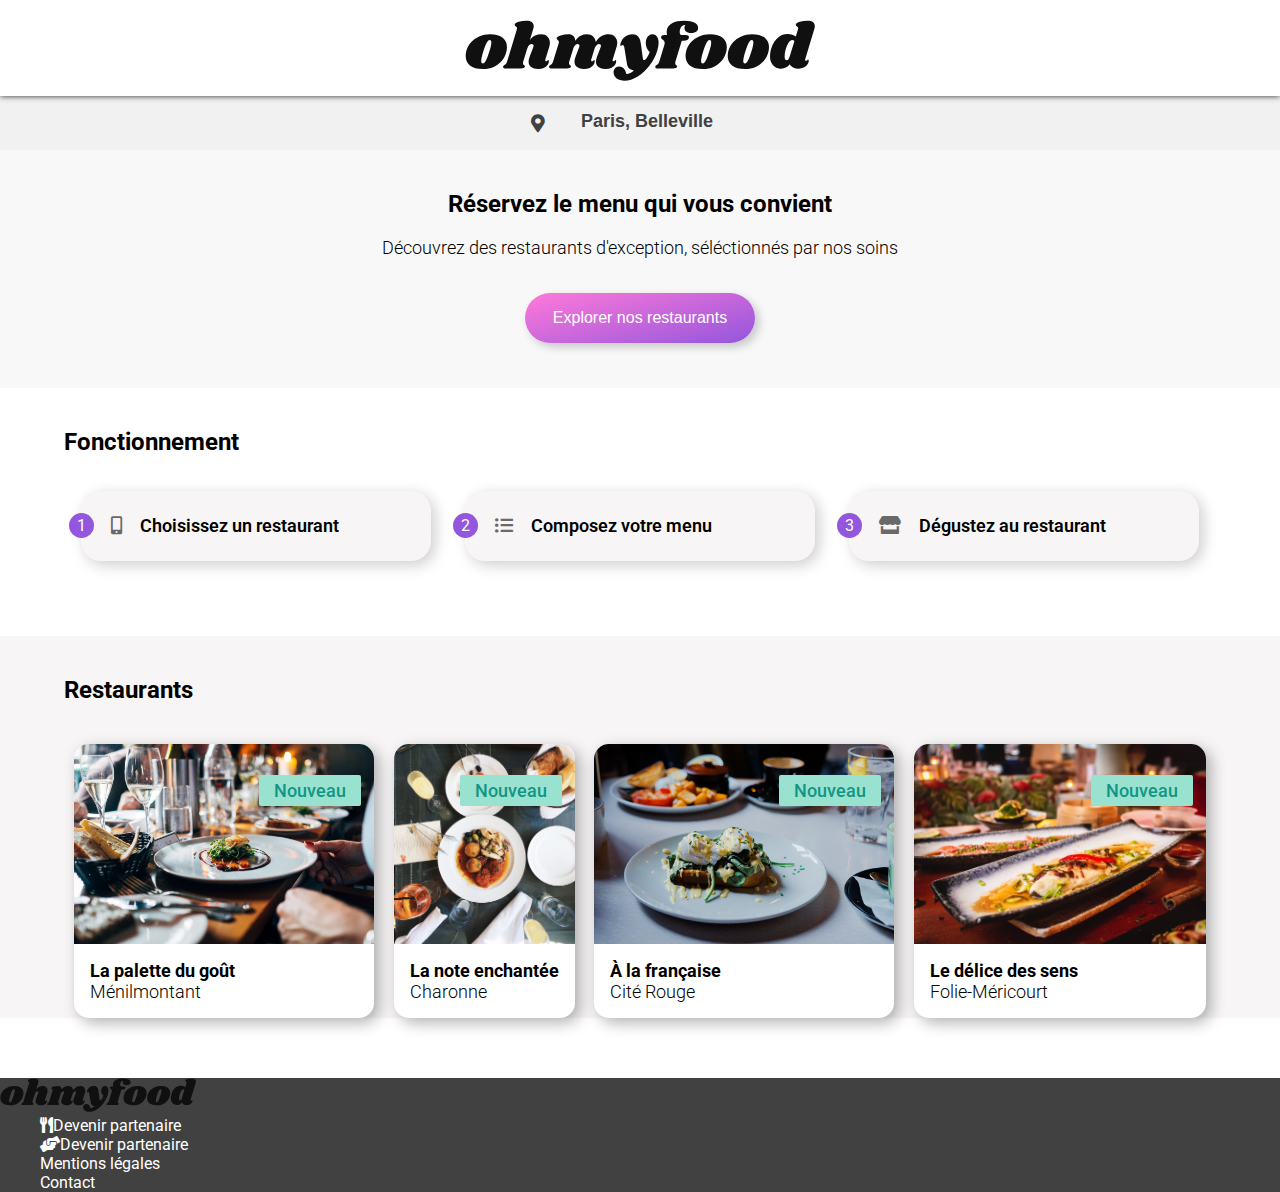
==== index.html @ 6297f1ca "Ajout du footer - à mettre ne page" ====
<!DOCTYPE html>
<html lang="fr">
<head>
      <meta charset="UTF-8">
      <meta name="viewport" content="width=device-width, initial-scale=1.0">
      <title>Ohmyfood</title>
      <link rel="stylesheet" href="./styles/style.css">
      <link rel="preconnect" href="https://fonts.googleapis.com">
      <link rel="preconnect" href="https://fonts.gstatic.com" crossorigin>
      <link href="https://fonts.googleapis.com/css2?family=Roboto:wght@100;300;400;500;600;700&display=swap" rel="stylesheet">
      <link rel="stylesheet" href="https://use.fontawesome.com/releases/v5.15.2/css/all.css">
</head>


<body>

      <header>
            <div class="header-title">
                  <img id="logo" src="./img/logo/ohmyfood@2x.svg" alt="Ohmyfood, application de réservation de restaurants" >
            </div>
      </header>


      <main>


            <form class="localisation">
                  <i class="fa fa-map-marker-alt"></i>
			<input type="text" placeholder="Paris, Belleville">
                  <button type="submit" id="login-button">Rechercher</button>
            </form>


            <div class="explore">

                  <h1>Réservez le menu qui vous convient</h1>
                  <h2>Découvrez des restaurants d'exception, séléctionnés par nos soins</h2>
                  <button class="explore__button">Explorer nos restaurants</button>

            </div>

            <section class="function">


                  <h2>Fonctionnement</h2>

                  <!-- Insérer les étapes de fonctionnement -->


                  <div class="container__step">

                        <div class="step">
                              <div class="number">
                                    <p>1</p>
                              </div>
                  
                              <div class="step-logo">
                                    <i class="fa fa-mobile-alt"></i>
                              </div>
                        
                              <div class="desc">
                                    <p>Choisissez un restaurant</p>
                              </div>
                        </div>
                        
                        <div class="step">
                              <div class="number">
                                    <p>2</p>
                              </div>
                        
                              <div class="step-logo">
                                    <i class="fa fa-list-ul"></i>
                              </div>
                        
                              <div class="desc">
                                    <p>Composez votre menu</p>
                              </div>
                        </div>
                        
                        <div class="step">
                              <div class="number">
                                    <p>3</p>
                              </div>
                        
                              <div class="step-logo">
                                    <i class="fa fa-store"></i>
                              </div>
                        
                              <div class="desc">
                                    <p>D&eacute;gustez au restaurant</p>
                              </div>
                        </div>

                  </div>
                        
            


            </section>

            <section class="restaurants">

                  <h2>Restaurants</h2>

                  <!-- Insérer les cartes des restaurants -->

                  <div class="container">

 
                  
                        <div class="card">
                
                              <div class="card__img-cover"><img src="./img/restaurants/jay-wennington-N_Y88TWmGwA-unsplash.jpg">
                                    <div class="icon">
                                          <p>Nouveau</p>
                                    </div>
                              </div>
                          
                              <div class="card__description">
                
                                    <div>
                                          <h3>La palette du goût</h3>
                                          <p>Ménilmontant</p>
                                    </div>
                
                              </div>
                
                        </div>

                        <div class="card">
                
                              <div class="card__img-cover"><img src="./img/restaurants/stil-u2Lp8tXIcjw-unsplash.jpg">
                                    <div class="icon">
                                          <p>Nouveau</p>
                                    </div>
                              </div>
                          
                              <div class="card__description">
                
                                    <div>
                                          <h3>La note enchantée</h3>
                                          <p>Charonne</p>
                                    </div>
                
                              </div>
                
                        </div>

                        <div class="card">
                
                              <div class="card__img-cover"><img src="./img/restaurants/toa-heftiba-DQKerTsQwi0-unsplash.jpg">
                                    <div class="icon">
                                          <p>Nouveau</p>
                                    </div>
                              </div>
                          
                              <div class="card__description">
                
                                    <div>
                                          <h3>&Agrave; la française</h3>
                                          <p>Cité Rouge</p>
                                    </div>
                
                              </div>
                
                        </div>

                        <div class="card">
                
                              <div class="card__img-cover"><img src="./img/restaurants/louis-hansel-shotsoflouis-qNBGVyOCY8Q-unsplash.jpg">
                                    <div class="icon">
                                          <p>Nouveau</p>
                                    </div>
                              </div>
                          
                              <div class="card__description">
                
                                    <div>
                                          <h3>Le délice des sens</h3>
                                          <p>Folie-Méricourt</p>
                                    </div>
                
                              </div>
                
                        </div> 
                        
                  </dix>


            </section>



      </main>



      <footer>

            <img id="logo_footer" src="./img/logo/ohmyfood@2x.svg" alt="Ohmyfood">
            <ul>
                  <li>
                        <a href="#"><i class="fa fa-utensils"></i>Devenir partenaire</a>
                  <li>
                        <a href="#"><i class="fa fa-hands-helping"></i>Devenir partenaire</a>
                  </li>
                  <li>
                        <a href="#">Mentions légales</a>
                  </li>
                  <li>
                        <a href="#">Contact</a>
                  </li>
            </ul>  
            
      </footer>
      
</body>

      

</html>
---- styles/style.css ----
/*   
      PALETTES DE COULEURS UTILISEES

      COULEUR PRIMAIRE: Violet #9356DC
      COULEUR SECONDAIRE: Rose #FF79DA
      COULEUR TERTIAIRE: Vert  #99E2D0

*/



body {
      margin: 0;
      font-family: 'roboto', sans-serif;
      
      
}

 body h1, body h2{
      font-size: 1.5em;
      font-weight: 700;
      margin-top: 0;
 }





/* Mise en page du TITRE */

.header-title  {
      box-shadow:0 0 6px rgba(0,0,0, 1);
}

#logo {
      width: 55%;
      max-width: 350px;
      display: block;
      margin: auto;
      padding: 20px 0 15px 0;    
}


/* Fin de mise en page du TITRE */

/* Début de mise en page de LOCALISATION */

.localisation {
      height: 3em;
      display: flex;
      justify-content: center;
      align-items: center;
      font-size: 18px;
      color: rgb(65, 65, 65);
      background-color: rgba(189, 189, 189, 0.212);
      
}

.localisation input{
      width: 50%;
      max-width: 200px;
      height: 100%;
      border-style: none;
      background-color: transparent;
      text-align: center;
}

.localisation input::placeholder {
      font-size: 18px;
      font-weight: 600;
      color: rgb(65, 65, 65);
}


.localisation button {
      display: none;
}



/* Fin de mise en page de LOCALISATION */

/* Début de la mise en page de EXPLORE */


.explore {
      padding: 30px 0;
      text-align: center;
      background-color: rgb(248, 248, 248);
}


.explore h1 {
      max-width: 70%;
      margin: 10px auto;
}

.explore h2 {
      max-width: 90%;
      margin: 20px auto;
      font-size: 1.1em;
      font-weight: 300;
}

.explore button {
      width: 230px;
      height: 50px;
      margin: 15px auto;
      border-radius: 100px;
      border-style: none;
      background: linear-gradient(165deg, rgba(255,121,218,1) 0%, rgba(147,86,220,1) 100%);
      color: white;
      font-size: 16px;
      font-weight: 500;
      cursor: pointer;
      box-shadow:4px 4px 10px rgba(0,0,0, .2);
}


/* Fin de la mise en page de EXPLORE */

/* Mise en page de la section FUNCTION */

.function {
      margin-bottom: 60px;
}

.function h2 {
      padding:40px 0 0 5%;
}

.container__step {
      display: flex;
      flex-wrap: wrap;
      max-width: 90%;
      margin: auto;
}

.step {
      width: 85%;
      max-width: 350px;
      height: 70px;
      margin: 15px auto;
      display: flex;
      align-items: center;
      background: rgb(247, 245, 245); ;
      border-radius: 20px;
      font-size: 18px;
      font-weight: 600;
      box-shadow: 4px 4px 15px rgba(0, 0, 0, 0.2);
}

.number {
      width: 25px;
      height: 25px;
      position: absolute;
      margin: -12px;
      
}

.number p {
      display: flex;
      justify-content: center;
      align-items: center;
      background: rgba(147,86,220,1);
      margin: 0;
      height: 100%;
      width: 100%;
      border-radius: 100%;
      color: white;
      font-size: 16px;
      font-weight: 400;
}

.step-logo {
      padding-left: 30px;
}

.step-logo i {
      font-size: 18px;
      color: rgb(105, 105, 105);
}

.desc {
      padding-left: 18px;
      
}

.desc p {
      margin: 0;
}

/* Fin de la mise en page de FUNCTION */

/* Mise en page de la section RESTAURANTS */

.restaurants {
      background-color: rgb(247, 245, 245);
      margin-bottom: 60px;
}

.restaurants h2 {
      padding:40px 0 0 5%;
}


/* Mise en page des cartes de restaurant */

.container {
      width: 90%;
      margin: auto;
      display :flex;
      justify-content:space-between;
      flex-wrap:wrap;
    }


.card {
      margin : auto;
      width: auto;
      max-width: 400px;
      overflow : hidden;
      border-radius : 15px;
      background : white;
      margin-top:20px;
      transition: all .2s;
      box-shadow:5px 5px 15px rgba(0,0,0, .3);
    }
    
.card:hover {
      box-shadow:5px 5px 25px rgba(0,0,0, .5);
      transform: translate(-5px, -5px);
    }

.card__img-cover{
      position: relative;
      height: 200px;
    }
    
.card img {
      width: 100%;
      height: 200px;
      object-fit:cover;
    }
    

.card__description {
      padding: 1em;
    }
    
.card__description h3 , .card__description p {
      margin: 0;
      font-size: 18px;
    }

.card__description p {
      font-weight: 300;
}

.card__description a:hover {
      background-color: SteelBlue;
    }
    .icon {
      position:absolute;
      top: 13px;
      right: 13px;
} 

.icon p {
      color: rgb(17, 150, 132);
      background-color: rgb(153, 226, 208);
      padding:5px 15px;
      border-radius: 2px;
      font-size: 18px;
      font-weight: 500;
    }


/* Fin de mis en page des cartes de restaurants */

/* Début de mise en page du FOOTER*/


footer {
      background: rgb(65, 65, 65);
      color: white;
}

#logo_footer {
      
}

footer ul {
      margin: 0;
      list-style-type: none;
}

footer ul a {
      text-decoration: none;
      color: white;
}
footer ul a:hover {
      color: #FF79DA;
}




/* Fin de mise en page du FOOTER*/
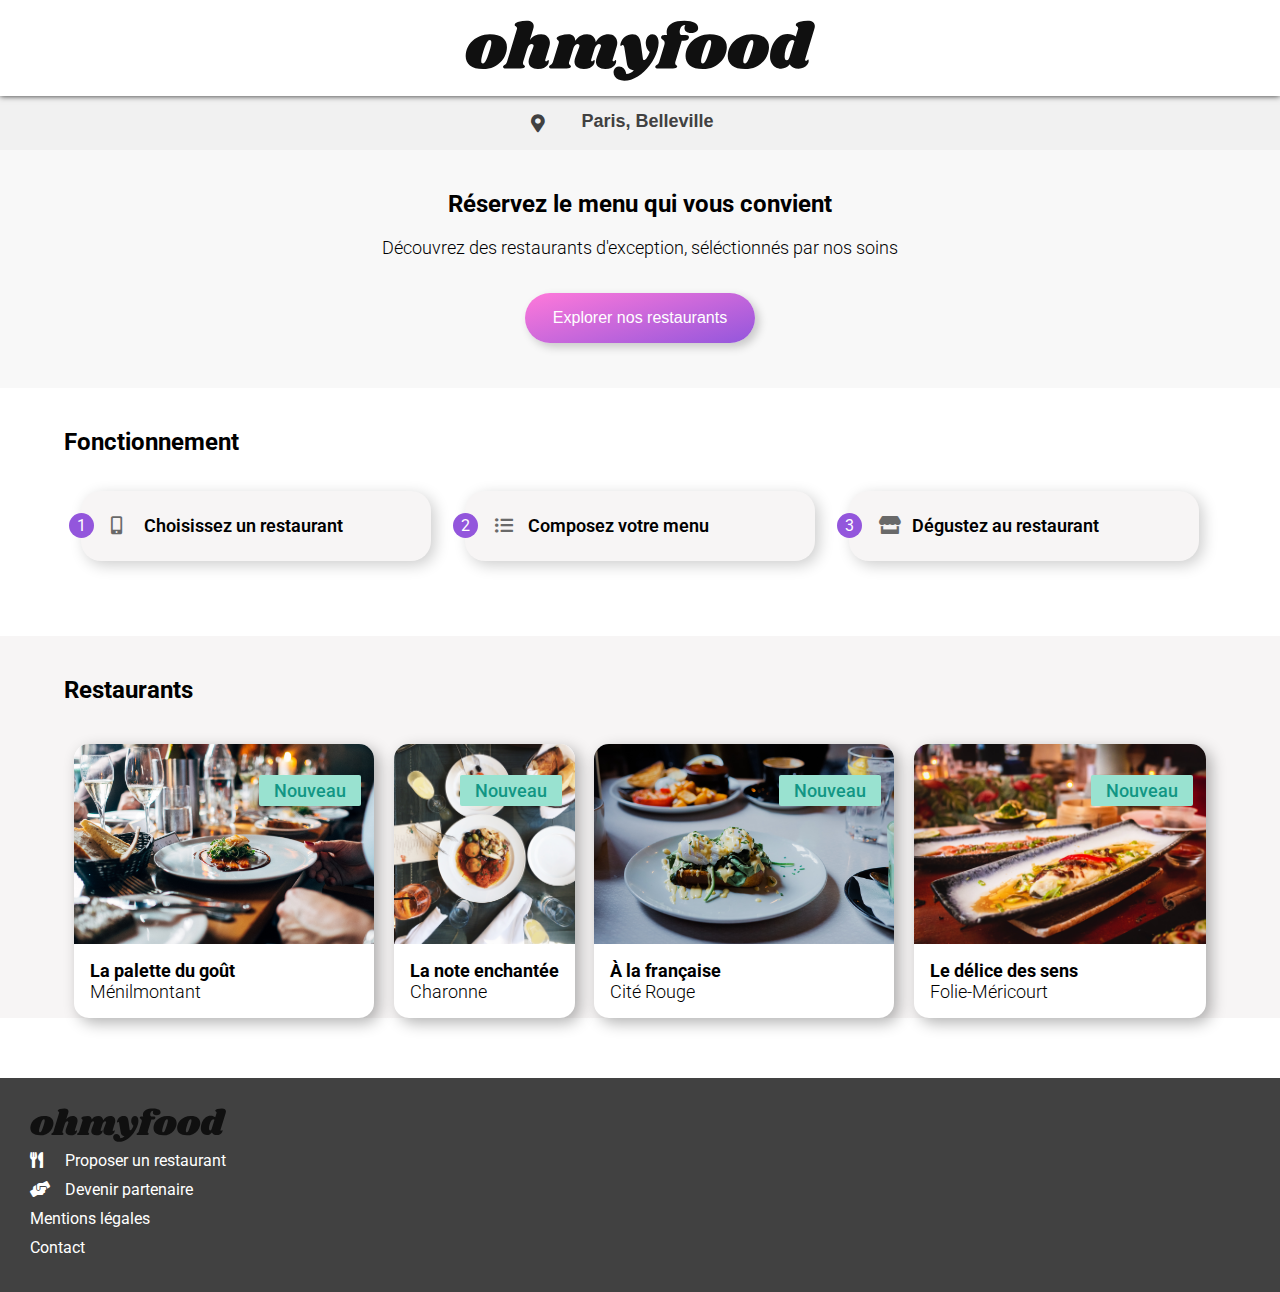
==== commit b4e8173b: "Modification FOOTER" ====
--- a/index.html
+++ b/index.html
@@ -27,7 +27,7 @@
             <form class="localisation">
                   <i class="fa fa-map-marker-alt"></i>
 			<input type="text" placeholder="Paris, Belleville">
-                  <button type="submit" id="login-button">Rechercher</button>
+                  <a href="#"><button type="submit" id="login-button">Rechercher</button></a>
             </form>
 
 
@@ -200,7 +200,7 @@
             <img id="logo_footer" src="./img/logo/ohmyfood@2x.svg" alt="Ohmyfood">
             <ul>
                   <li>
-                        <a href="#"><i class="fa fa-utensils"></i>Devenir partenaire</a>
+                        <a href="#"><i class="fa fa-utensils"></i>Proposer un restaurant</a>
                   <li>
                         <a href="#"><i class="fa fa-hands-helping"></i>Devenir partenaire</a>
                   </li>
--- a/styles/style.css
+++ b/styles/style.css
@@ -23,7 +23,9 @@
  }
 
 
-
+body a {
+      text-decoration: none;
+}
 
 
 /* Mise en page du TITRE */
@@ -121,6 +123,11 @@
 
 /* Mise en page de la section FUNCTION */
 
+.fa {
+      height: auto;
+      width: 15px;
+}
+
 .function {
       margin-bottom: 60px;
 }
@@ -284,6 +291,7 @@
 footer {
       background: rgb(65, 65, 65);
       color: white;
+      padding: 30px 0 30px 30px;
 }
 
 #logo_footer {
@@ -292,9 +300,13 @@
 
 footer ul {
       margin: 0;
+      padding: 0;
       list-style-type: none;
 }
 
+footer ul li {
+      padding: 5px 0;
+}
 footer ul a {
       text-decoration: none;
       color: white;
@@ -303,6 +315,10 @@
       color: #FF79DA;
 }
 
+.fa-utensils, .fa-hands-helping {
+      padding-right: 20px;
+}
+
 
 
 
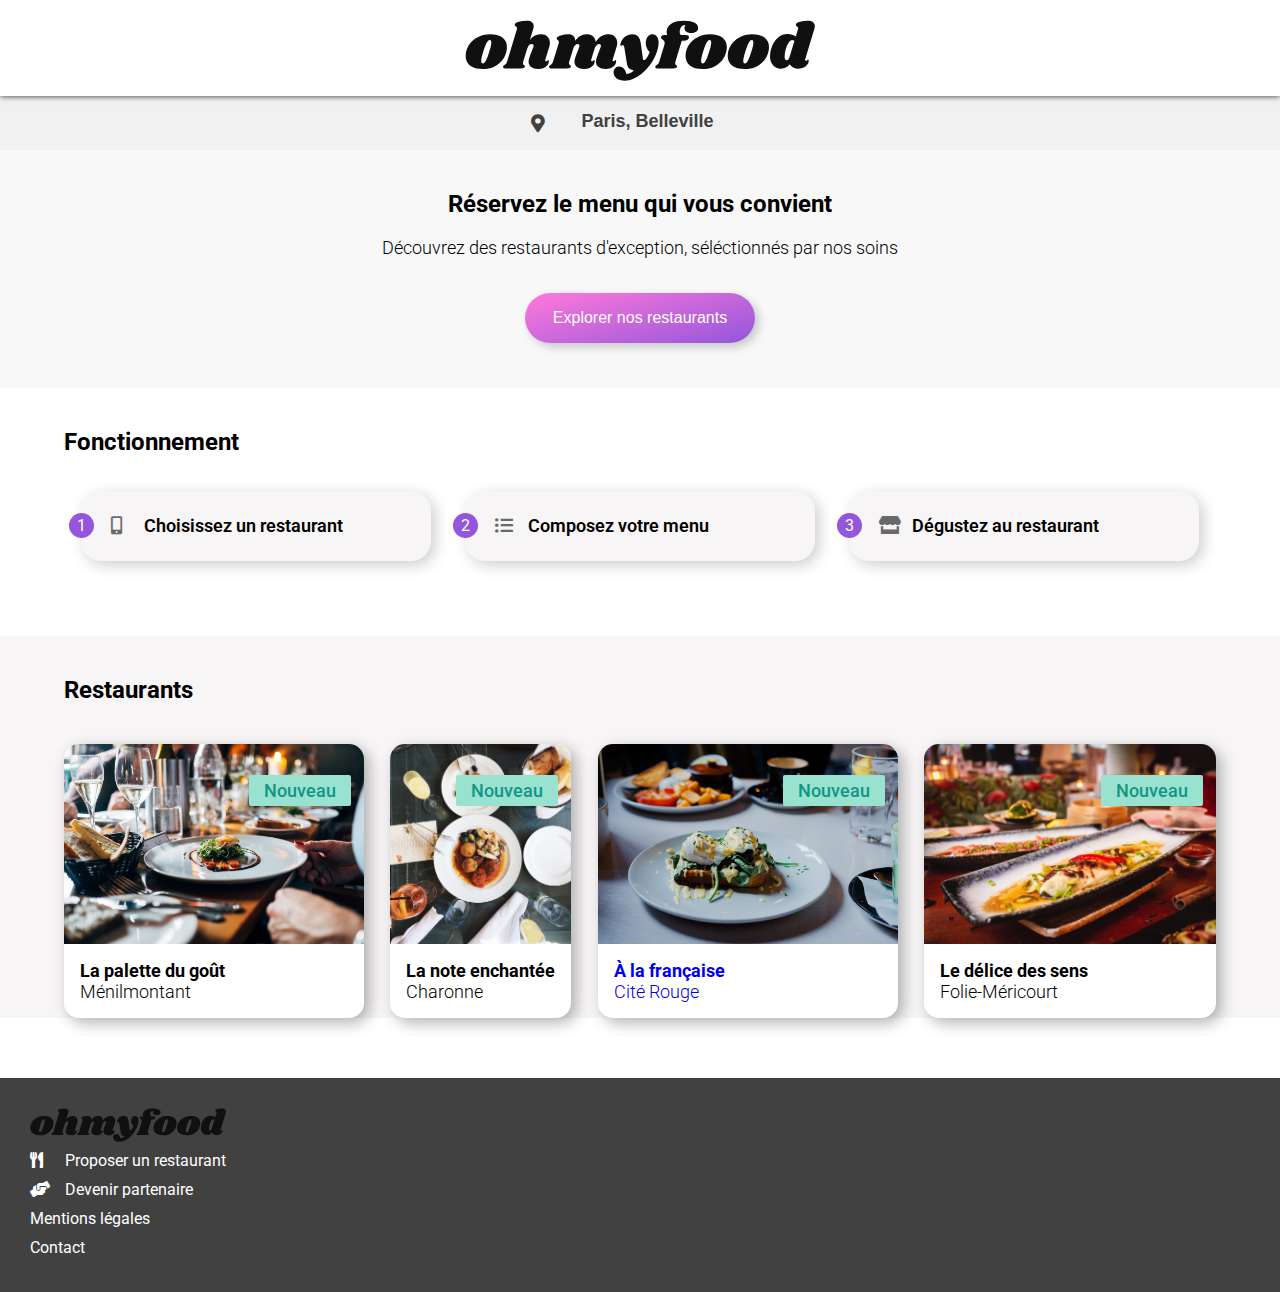
==== commit 514c6e85: "Création de la page des menu + mise ne page" ====
--- a/index.html
+++ b/index.html
@@ -27,7 +27,7 @@
             <form class="localisation">
                   <i class="fa fa-map-marker-alt"></i>
 			<input type="text" placeholder="Paris, Belleville">
-                  <a href="#"><button type="submit" id="login-button">Rechercher</button></a>
+                  <button type="submit" id="login-button">Rechercher</button>
             </form>
 
 
@@ -108,7 +108,7 @@
 
  
                   
-                        <div class="card">
+                        <a href=""><div class="card">
                 
                               <div class="card__img-cover"><img src="./img/restaurants/jay-wennington-N_Y88TWmGwA-unsplash.jpg">
                                     <div class="icon">
@@ -125,9 +125,9 @@
                 
                               </div>
                 
-                        </div>
-
-                        <div class="card">
+                        </div></a>
+
+                        <a href=""><div class="card">
                 
                               <div class="card__img-cover"><img src="./img/restaurants/stil-u2Lp8tXIcjw-unsplash.jpg">
                                     <div class="icon">
@@ -144,9 +144,9 @@
                 
                               </div>
                 
-                        </div>
-
-                        <div class="card">
+                        </div></a>
+
+                        <a href="./pages/Alafrancaise.html"><div class="card">
                 
                               <div class="card__img-cover"><img src="./img/restaurants/toa-heftiba-DQKerTsQwi0-unsplash.jpg">
                                     <div class="icon">
@@ -163,9 +163,9 @@
                 
                               </div>
                 
-                        </div>
-
-                        <div class="card">
+                        </div></a>
+
+                        <a href=""><div class="card">
                 
                               <div class="card__img-cover"><img src="./img/restaurants/louis-hansel-shotsoflouis-qNBGVyOCY8Q-unsplash.jpg">
                                     <div class="icon">
@@ -182,7 +182,7 @@
                 
                               </div>
                 
-                        </div> 
+                        </div></a>
                         
                   </dix>
 
--- a/styles/style.css
+++ b/styles/style.css
@@ -12,8 +12,7 @@
 body {
       margin: 0;
       font-family: 'roboto', sans-serif;
-      
-      
+       
 }
 
  body h1, body h2{
@@ -25,6 +24,12 @@
 
 body a {
       text-decoration: none;
+      /* color: black; */
+}
+
+main a:visited {
+      text-decoration: none;
+      color: black;
 }
 
 
@@ -294,9 +299,9 @@
       padding: 30px 0 30px 30px;
 }
 
-#logo_footer {
-      
-}
+/* #logo_footer {
+      Manque les modifications du svg
+}  */
 
 footer ul {
       margin: 0;
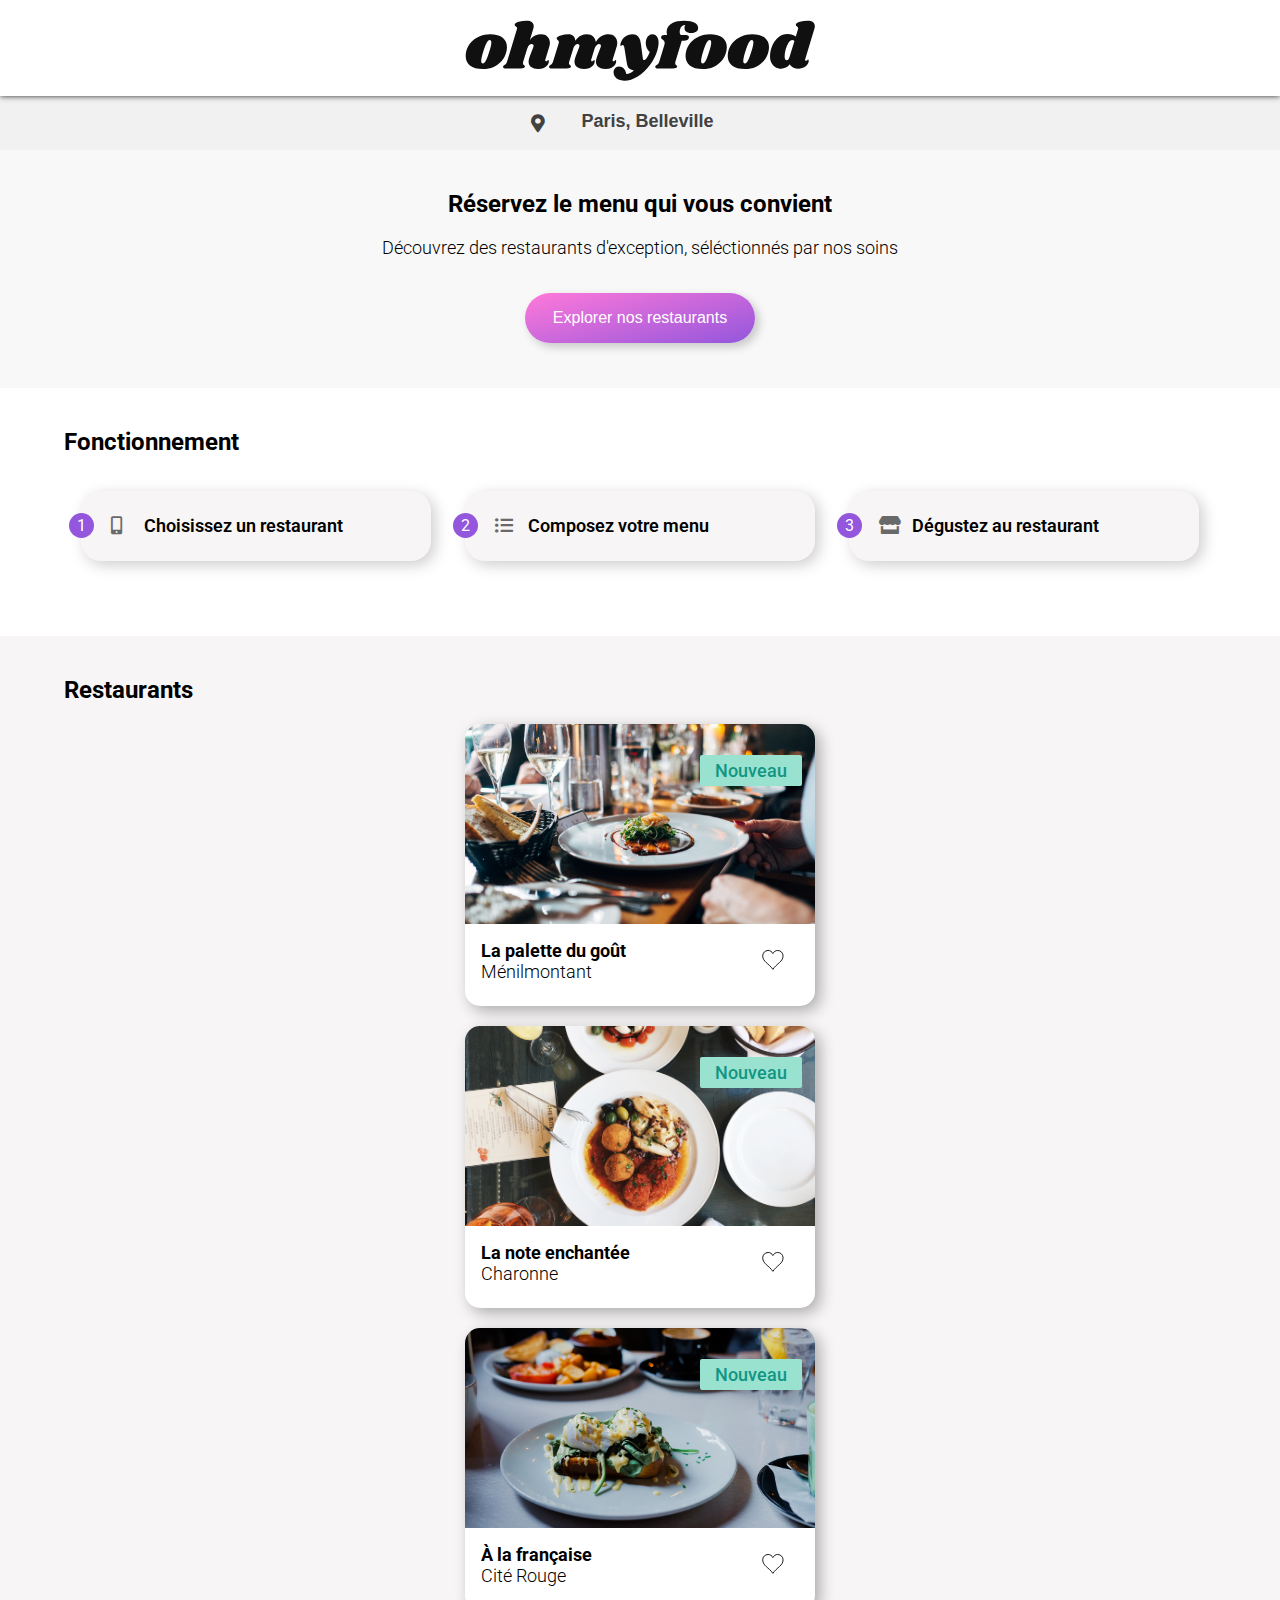
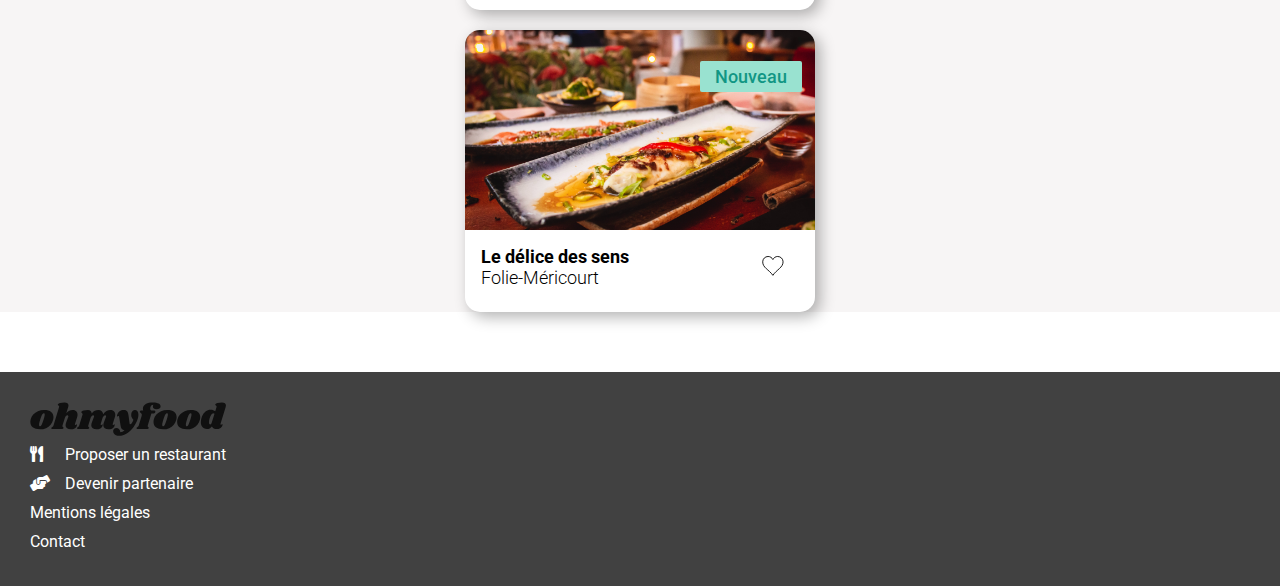
==== commit aa5ef83b: "Ajout du coeur et de son animation" ====
--- a/index.html
+++ b/index.html
@@ -122,6 +122,20 @@
                                           <h3>La palette du goût</h3>
                                           <p>Ménilmontant</p>
                                     </div>
+                                    <svg class="heart" viewBox="0 0 793.7 1122.5" xmlns="http://www.w3.org/2000/svg">
+                                          <a href="#">
+                                                <path d="m263.42 235.15c-66.24 0-120 53.76-120 120 0 134.76 135.93 170.09 228.56 303.31 87.574-132.4 228.56-172.86 228.56-303.31 0-66.24-53.76-120-120-120-48.048 0-89.402 28.37-108.56 69.188-19.161-40.817-60.514-69.188-108.56-69.188z" 
+                                                stroke="black"
+                                                stroke-width="20"/>
+                                                <defs>
+                                                      <linearGradient id="myGradient">
+                                                        <stop offset="0%"   stop-color="#9356DC" />
+                                                        <stop offset="100%" stop-color="#FF79DA" />
+                                                      </linearGradient>
+                                                </defs>
+                                          </a>
+                                    </svg>
+
                 
                               </div>
                 
@@ -141,6 +155,19 @@
                                           <h3>La note enchantée</h3>
                                           <p>Charonne</p>
                                     </div>
+                                    <svg class="heart" viewBox="0 0 793.7 1122.5" xmlns="http://www.w3.org/2000/svg">
+                                          <a href="#">
+                                                <path d="m263.42 235.15c-66.24 0-120 53.76-120 120 0 134.76 135.93 170.09 228.56 303.31 87.574-132.4 228.56-172.86 228.56-303.31 0-66.24-53.76-120-120-120-48.048 0-89.402 28.37-108.56 69.188-19.161-40.817-60.514-69.188-108.56-69.188z" 
+                                                stroke="black"
+                                                stroke-width="20"/>
+                                                <defs>
+                                                      <linearGradient id="myGradient">
+                                                        <stop offset="0%"   stop-color="#9356DC" />
+                                                        <stop offset="100%" stop-color="#FF79DA" />
+                                                      </linearGradient>
+                                                </defs>
+                                          </a>
+                                    </svg>
                 
                               </div>
                 
@@ -160,6 +187,19 @@
                                           <h3>&Agrave; la française</h3>
                                           <p>Cité Rouge</p>
                                     </div>
+                                    <svg class="heart" viewBox="0 0 793.7 1122.5" xmlns="http://www.w3.org/2000/svg">
+                                          <a href="#">
+                                                <path d="m263.42 235.15c-66.24 0-120 53.76-120 120 0 134.76 135.93 170.09 228.56 303.31 87.574-132.4 228.56-172.86 228.56-303.31 0-66.24-53.76-120-120-120-48.048 0-89.402 28.37-108.56 69.188-19.161-40.817-60.514-69.188-108.56-69.188z" 
+                                                stroke="black"
+                                                stroke-width="20"/>
+                                                <defs>
+                                                      <linearGradient id="myGradient">
+                                                        <stop offset="0%"   stop-color="#9356DC" />
+                                                        <stop offset="100%" stop-color="#FF79DA" />
+                                                      </linearGradient>
+                                                </defs>
+                                          </a>
+                                    </svg>
                 
                               </div>
                 
@@ -179,6 +219,19 @@
                                           <h3>Le délice des sens</h3>
                                           <p>Folie-Méricourt</p>
                                     </div>
+                                    <svg class="heart" viewBox="0 0 793.7 1122.5" xmlns="http://www.w3.org/2000/svg">
+                                          <a href="#">
+                                                <path d="m263.42 235.15c-66.24 0-120 53.76-120 120 0 134.76 135.93 170.09 228.56 303.31 87.574-132.4 228.56-172.86 228.56-303.31 0-66.24-53.76-120-120-120-48.048 0-89.402 28.37-108.56 69.188-19.161-40.817-60.514-69.188-108.56-69.188z" 
+                                                stroke="black"
+                                                stroke-width="20"/>
+                                                <defs>
+                                                      <linearGradient id="myGradient">
+                                                        <stop offset="0%"   stop-color="#9356DC" />
+                                                        <stop offset="100%" stop-color="#FF79DA" />
+                                                      </linearGradient>
+                                                </defs>
+                                          </a>
+                                    </svg>
                 
                               </div>
                 
--- a/styles/style.css
+++ b/styles/style.css
@@ -24,12 +24,12 @@
 
 body a {
       text-decoration: none;
-      /* color: black; */
+      color: black;
 }
 
 main a:visited {
       text-decoration: none;
-      color: black;
+      /* color: black; */
 }
 
 
@@ -221,20 +221,20 @@
 .container {
       width: 90%;
       margin: auto;
-      display :flex;
-      justify-content:space-between;
-      flex-wrap:wrap;
+      /* display: flex;
+      justify-content: space-between;
+      flex-wrap: wrap; */
     }
 
 
 .card {
       margin : auto;
       width: auto;
-      max-width: 400px;
+      max-width: 350px;
       overflow : hidden;
       border-radius : 15px;
       background : white;
-      margin-top:20px;
+      margin-top: 20px;
       transition: all .2s;
       box-shadow:5px 5px 15px rgba(0,0,0, .3);
     }
@@ -258,6 +258,8 @@
 
 .card__description {
       padding: 1em;
+      display: flex;
+      justify-content: space-between;
     }
     
 .card__description h3 , .card__description p {
@@ -287,6 +289,29 @@
       font-weight: 500;
     }
 
+.heart {
+      display: flex;
+      justify-content: center;
+      align-items: center;
+      height: 50px;
+      width: 50px;
+
+}
+
+.heart path {
+      fill: white;
+      fill-opacity: 0%;
+
+}
+
+.heart path:hover {
+      fill: url(#myGradient);
+      stroke-width: 0;
+      transform-origin: center;
+      fill-opacity: 100%;
+      transition: all 1s cubic-bezier(0.26, 0.04, 0.17, 0.95);
+}
+
 
 /* Fin de mis en page des cartes de restaurants */
 
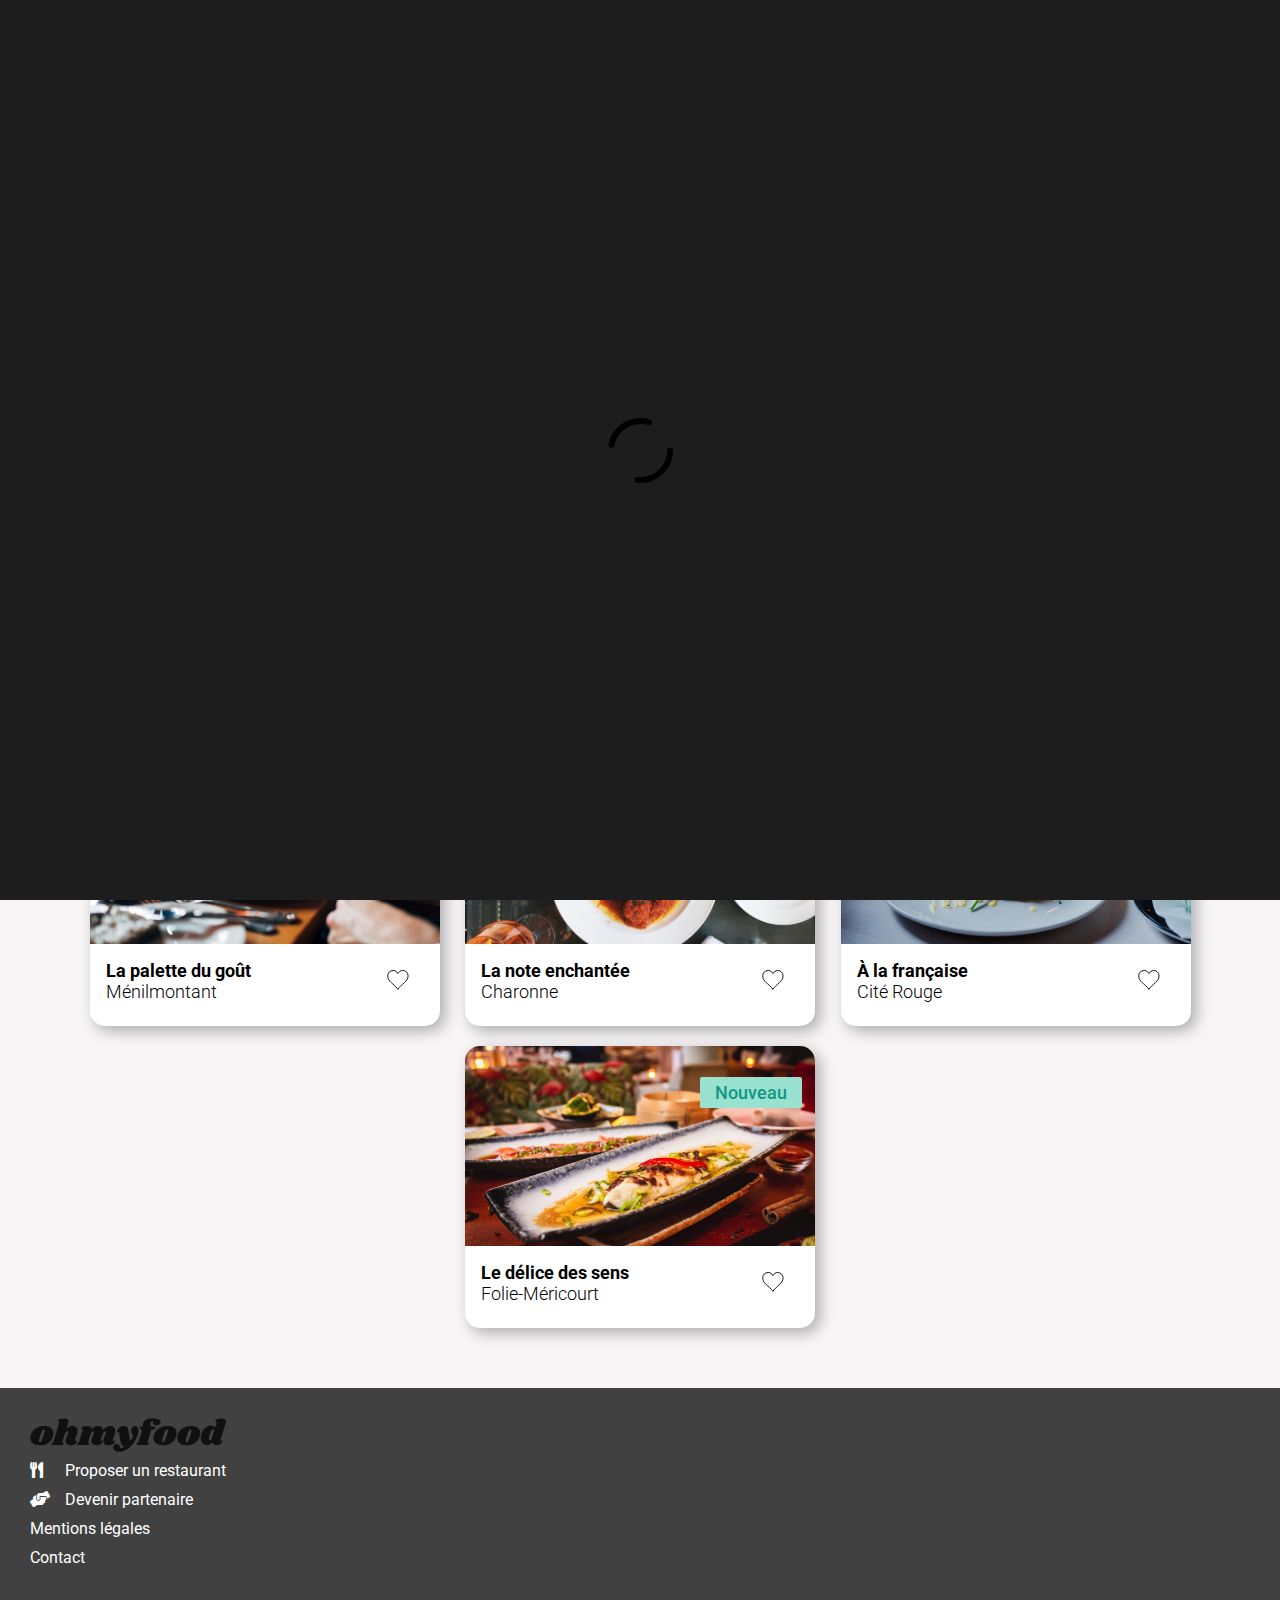
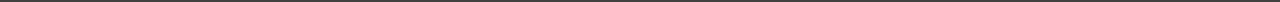
==== commit 376362ed: "Ajout des pages manquantes" ====
--- a/index.html
+++ b/index.html
@@ -14,6 +14,17 @@
 
 <body>
 
+      <div class="spinner"> 
+            
+            <svg class="loader" 
+                  width="65px" height="65px" 
+                  viewBox="0 0 66 66" 
+                  xmlns="http://www.w3.org/2000/svg">
+                  <circle class="path" fill="none" stroke-width="6" stroke-linecap="round" cx="33" cy="33" r="30"></circle>
+            </svg>
+      
+      </div>
+
       <header>
             <div class="header-title">
                   <img id="logo" src="./img/logo/ohmyfood@2x.svg" alt="Ohmyfood, application de réservation de restaurants" >
@@ -108,7 +119,9 @@
 
  
                   
-                        <a href=""><div class="card">
+                        <a href="./pages/palettedugout.html">
+                              
+                              <div class="card">
                 
                               <div class="card__img-cover"><img src="./img/restaurants/jay-wennington-N_Y88TWmGwA-unsplash.jpg">
                                     <div class="icon">
@@ -141,7 +154,7 @@
                 
                         </div></a>
 
-                        <a href=""><div class="card">
+                        <a href="./pages/noteenchantee.html"><div class="card">
                 
                               <div class="card__img-cover"><img src="./img/restaurants/stil-u2Lp8tXIcjw-unsplash.jpg">
                                     <div class="icon">
@@ -205,7 +218,7 @@
                 
                         </div></a>
 
-                        <a href=""><div class="card">
+                        <a href="./pages/delicedesens.html"><div class="card">
                 
                               <div class="card__img-cover"><img src="./img/restaurants/louis-hansel-shotsoflouis-qNBGVyOCY8Q-unsplash.jpg">
                                     <div class="icon">
@@ -261,7 +274,7 @@
                         <a href="#">Mentions légales</a>
                   </li>
                   <li>
-                        <a href="#">Contact</a>
+                        <a href="mailto:votreadresse@mail.fr">Contact</a>
                   </li>
             </ul>  
             
--- a/styles/style.css
+++ b/styles/style.css
@@ -30,6 +30,52 @@
 main a:visited {
       text-decoration: none;
       /* color: black; */
+}
+
+/* LOADER */
+
+.spinner {
+      position: absolute;
+      stroke: black;
+      stroke-dasharray: 50px;
+      width: 100%;
+      height: 100vh;
+      display: flex;
+      justify-content: center;
+      align-items: center;
+      background: rgb(29, 29, 29);
+      z-index: 10;
+      animation: opacity 3s;
+      animation-fill-mode: forwards;
+}
+
+@keyframes opacity {
+      70% {
+            opacity: 1;
+      }
+      100% {
+            opacity: 0;
+      }
+}
+
+.loader {
+      animation: spin 2s linear infinite;
+}
+
+@keyframes spin {
+      0% {
+            transform: rotate(0deg);
+            stroke: #9356DC;
+      }
+
+      50% {
+            stroke: #FF79DA;
+      }
+
+      100% {
+            transform: rotate(360deg);
+            stroke: #9356DC;
+      }
 }
 
 
@@ -109,7 +155,7 @@
       font-weight: 300;
 }
 
-.explore button {
+.explore__button {
       width: 230px;
       height: 50px;
       margin: 15px auto;
@@ -123,6 +169,12 @@
       box-shadow:4px 4px 10px rgba(0,0,0, .2);
 }
 
+.explore__button:hover {
+      background: linear-gradient(165deg, rgba(255, 121, 218, 0.9) 0%, rgba(147,86,220,0.9) 100%);
+      box-shadow: 4px 4px 15px rgba(0,0,0, .5);
+      transition: all 0.2s ease;
+}
+
 
 /* Fin de la mise en page de EXPLORE */
 
@@ -208,7 +260,7 @@
 
 .restaurants {
       background-color: rgb(247, 245, 245);
-      margin-bottom: 60px;
+      padding-bottom: 60px;
 }
 
 .restaurants h2 {
@@ -221,9 +273,9 @@
 .container {
       width: 90%;
       margin: auto;
-      /* display: flex;
-      justify-content: space-between;
-      flex-wrap: wrap; */
+      display: flex;
+      justify-content: space-evenly;
+      flex-wrap: wrap;
     }
 
 
@@ -250,7 +302,7 @@
     }
     
 .card img {
-      width: 100%;
+      width: 350px;
       height: 200px;
       object-fit:cover;
     }
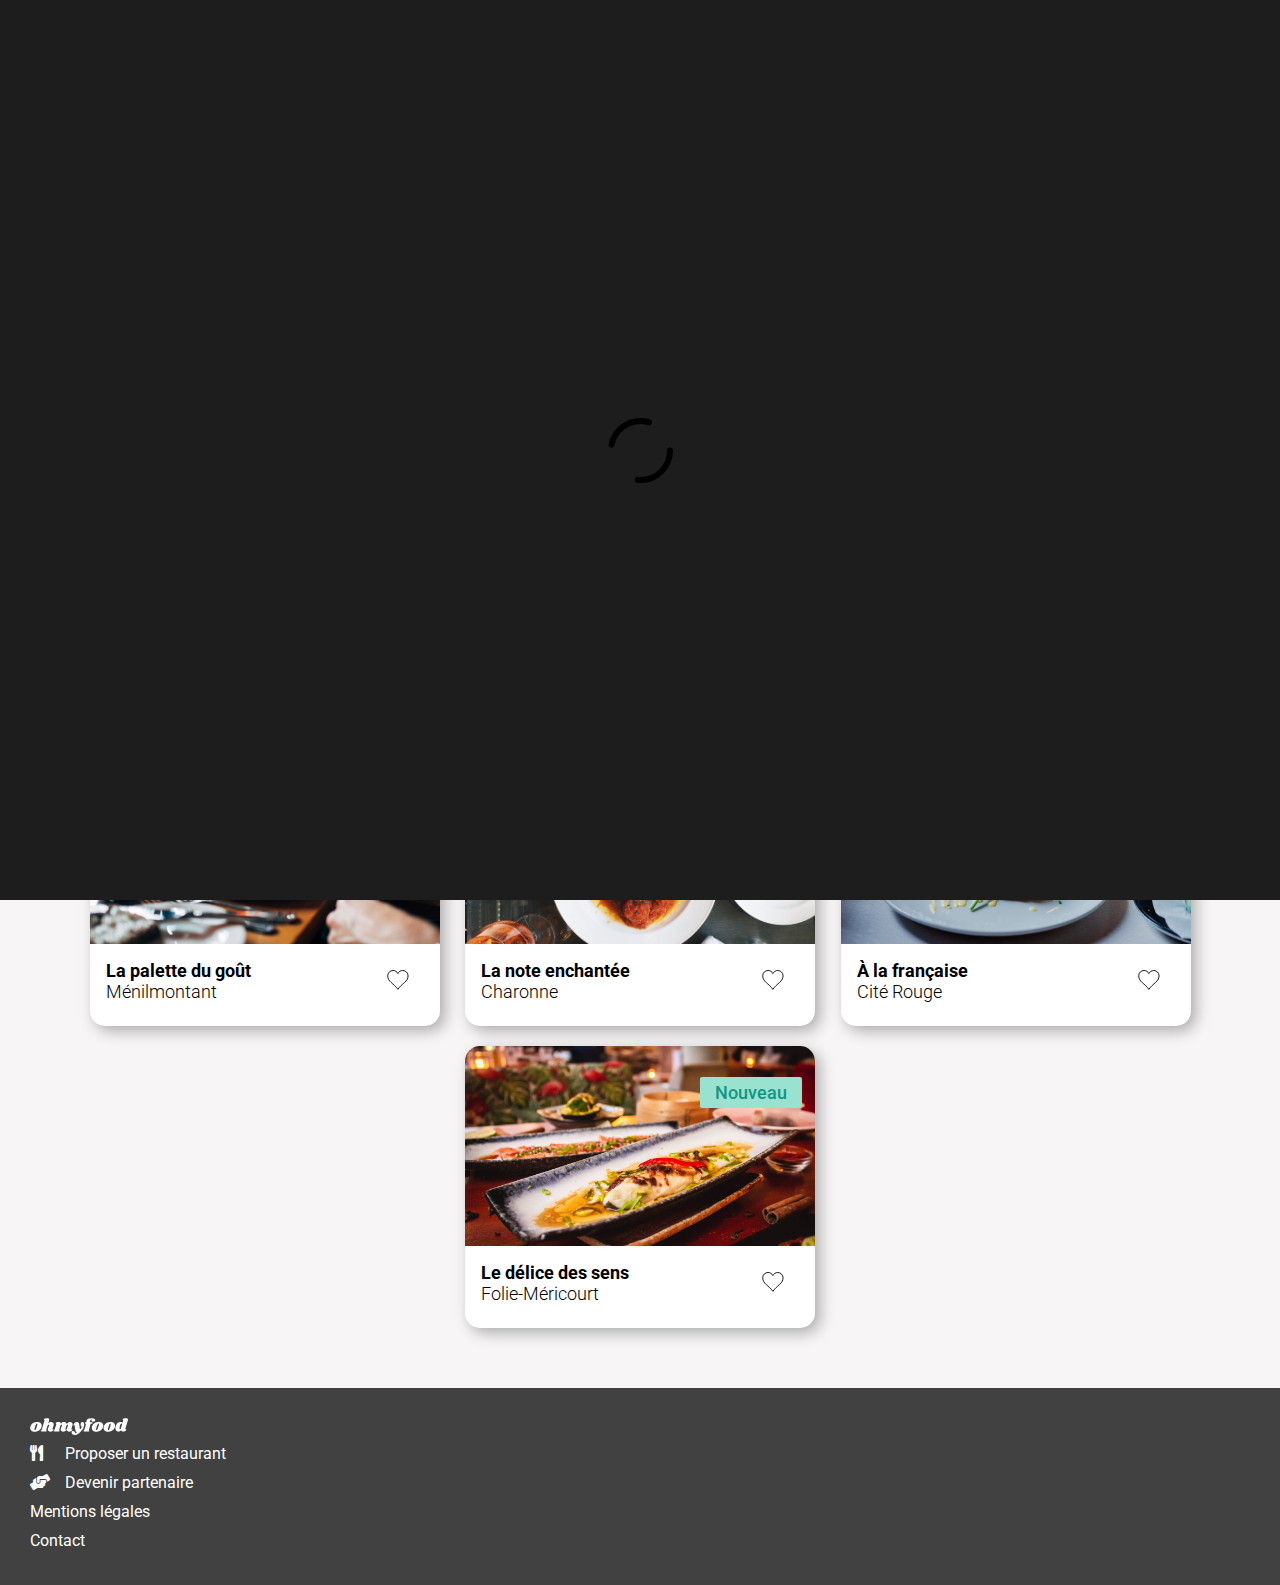
==== commit 98e35e7c: "Modification sur les svg" ====
--- a/index.html
+++ b/index.html
@@ -263,7 +263,16 @@
 
       <footer>
 
-            <img id="logo_footer" src="./img/logo/ohmyfood@2x.svg" alt="Ohmyfood">
+            <svg  class ="ohmyfood" viewBox="0 0 196 34" fill="none" xmlns="http://www.w3.org/2000/svg">
+                  <path d="M13.932 7.956C17.196 7.956 19.596 8.61599 21.132 9.936C22.692 11.256 23.472 12.984 23.472 15.12C23.472 15.84 23.376 16.644 23.184 17.532C22.728 19.5 21.876 21.228 20.628 22.716C19.38 24.18 17.844 25.32 16.02 26.136C14.22 26.928 12.264 27.324 10.152 27.324C6.81599 27.324 4.34399 26.664 2.73599 25.344C1.15199 24 0.359985 22.224 0.359985 20.016C0.359985 19.272 0.455985 18.444 0.647985 17.532C1.10399 15.66 1.96799 14.004 3.23999 12.564C4.53599 11.1 6.10799 9.972 7.95599 9.18C9.82799 8.364 11.82 7.956 13.932 7.956ZM13.824 11.16C13.32 11.16 12.78 11.616 12.204 12.528C11.652 13.416 10.992 15.108 10.224 17.604C9.45599 20.1 9.07199 21.852 9.07199 22.86C9.07199 23.388 9.15599 23.748 9.32399 23.94C9.49199 24.108 9.71999 24.192 10.008 24.192C10.512 24.24 11.028 23.808 11.556 22.896C12.108 21.984 12.792 20.208 13.608 17.568C14.352 15.24 14.724 13.548 14.724 12.492C14.724 11.988 14.64 11.64 14.472 11.448C14.328 11.256 14.112 11.16 13.824 11.16Z" />
+                  <path d="M44.9899 22.032C44.9419 22.128 44.9179 22.272 44.9179 22.464C44.9179 22.632 44.9539 22.764 45.0259 22.86C45.1219 22.956 45.2419 23.004 45.3859 23.004C45.6739 23.004 45.9139 22.884 46.1059 22.644C46.3219 22.38 46.4659 22.248 46.5379 22.248C46.6579 22.248 46.7539 22.332 46.8259 22.5C46.8979 22.644 46.9339 22.824 46.9339 23.04C46.9579 23.736 46.7299 24.42 46.2499 25.092C45.7699 25.74 45.0619 26.28 44.1259 26.712C43.2139 27.12 42.1099 27.324 40.8139 27.324C39.2299 27.324 37.9699 26.964 37.0339 26.244C36.0979 25.5 35.6179 24.516 35.5939 23.292C35.5939 22.404 35.8099 21.408 36.2419 20.304L38.2219 15.12C38.3419 14.808 38.4019 14.556 38.4019 14.364C38.4019 14.052 38.2939 13.812 38.0779 13.644C37.8859 13.452 37.6459 13.356 37.3579 13.356C36.9019 13.356 36.4339 13.572 35.9539 14.004C35.4979 14.412 35.1259 15.084 34.8379 16.02V15.948L32.5699 23.256C32.4979 23.544 32.4619 23.796 32.4619 24.012C32.4619 24.324 32.5219 24.576 32.6419 24.768C32.7619 24.936 32.9299 25.104 33.1459 25.272C33.3139 25.44 33.4339 25.584 33.5059 25.704C33.5779 25.8 33.5899 25.932 33.5419 26.1C33.4219 26.412 33.1819 26.64 32.8219 26.784C32.4619 26.928 31.9099 27 31.1659 27H22.9579C22.3339 27 21.8779 26.904 21.5899 26.712C21.3019 26.496 21.2059 26.22 21.3019 25.884C21.3979 25.596 21.6499 25.344 22.0579 25.128C22.4179 24.936 22.7179 24.708 22.9579 24.444C23.1979 24.18 23.4019 23.76 23.5699 23.184L29.0419 5.22C29.1139 5.004 29.1499 4.824 29.1499 4.68C29.1499 4.416 29.0779 4.2 28.9339 4.032C28.8139 3.864 28.6459 3.696 28.4299 3.528C28.1899 3.336 28.0099 3.168 27.8899 3.024C27.7939 2.88 27.7819 2.688 27.8539 2.448C27.9979 1.896 28.7539 1.416 30.1219 1.00799C31.4899 0.599996 32.9179 0.395996 34.4059 0.395996C35.7979 0.395996 36.8179 0.659996 37.4659 1.188C38.1379 1.716 38.4739 2.436 38.4739 3.348C38.4739 3.876 38.3899 4.392 38.2219 4.896L36.2779 11.232C37.2139 10.008 38.1979 9.156 39.2299 8.676C40.2859 8.196 41.4259 7.956 42.6499 7.956C44.1139 7.956 45.2899 8.4 46.1779 9.288C47.0899 10.176 47.5459 11.328 47.5459 12.744C47.5459 13.488 47.4259 14.22 47.1859 14.94L44.9899 22.032Z"/>
+                  <path d="M82.7165 22.032C82.6685 22.128 82.6445 22.272 82.6445 22.464C82.6445 22.632 82.6805 22.764 82.7525 22.86C82.8485 22.956 82.9685 23.004 83.1125 23.004C83.4005 23.004 83.6405 22.884 83.8325 22.644C84.0485 22.38 84.1925 22.248 84.2645 22.248C84.3845 22.248 84.4805 22.332 84.5525 22.5C84.6245 22.644 84.6605 22.824 84.6605 23.04C84.6845 23.736 84.4565 24.42 83.9765 25.092C83.4965 25.74 82.7885 26.28 81.8525 26.712C80.9405 27.12 79.8365 27.324 78.5405 27.324C76.9565 27.324 75.6965 26.964 74.7605 26.244C73.8245 25.5 73.3445 24.516 73.3205 23.292C73.3205 22.404 73.5365 21.408 73.9685 20.304L75.9485 15.12C76.0685 14.808 76.1285 14.556 76.1285 14.364C76.1285 14.052 76.0205 13.812 75.8045 13.644C75.6125 13.452 75.3725 13.356 75.0845 13.356C74.6765 13.356 74.2565 13.536 73.8245 13.896C73.3925 14.256 73.0085 14.82 72.6725 15.588L70.6925 22.032C70.6445 22.128 70.6205 22.272 70.6205 22.464C70.6205 22.632 70.6565 22.764 70.7285 22.86C70.8245 22.956 70.9445 23.004 71.0885 23.004C71.3765 23.004 71.6165 22.884 71.8085 22.644C72.0245 22.38 72.1685 22.248 72.2405 22.248C72.3605 22.248 72.4565 22.332 72.5285 22.5C72.6005 22.644 72.6365 22.824 72.6365 23.04C72.6605 23.736 72.4325 24.42 71.9525 25.092C71.4725 25.74 70.7645 26.28 69.8285 26.712C68.9165 27.12 67.8125 27.324 66.5165 27.324C64.9325 27.324 63.6725 26.964 62.7365 26.244C61.8005 25.5 61.3205 24.516 61.2965 23.292C61.2965 22.404 61.5125 21.408 61.9445 20.304L63.9245 15.12C64.0445 14.808 64.1045 14.556 64.1045 14.364C64.1045 14.052 63.9965 13.812 63.7805 13.644C63.5885 13.452 63.3485 13.356 63.0605 13.356C62.6525 13.356 62.2325 13.536 61.8005 13.896C61.3685 14.232 61.0085 14.784 60.7205 15.552L58.3445 23.256C58.2485 23.52 58.2005 23.772 58.2005 24.012C58.2005 24.3 58.2605 24.54 58.3805 24.732C58.5005 24.9 58.6685 25.08 58.8845 25.272C59.0525 25.416 59.1725 25.548 59.2445 25.668C59.3165 25.788 59.3285 25.932 59.2805 26.1C59.1845 26.412 58.9565 26.64 58.5965 26.784C58.2365 26.928 57.6725 27 56.9045 27H48.6965C48.0725 27 47.6285 26.904 47.3645 26.712C47.0765 26.496 46.9685 26.22 47.0405 25.884C47.1365 25.596 47.3885 25.344 47.7965 25.128C48.1565 24.936 48.4565 24.708 48.6965 24.444C48.9365 24.18 49.1405 23.76 49.3085 23.184L52.5125 12.78C52.5605 12.66 52.5845 12.492 52.5845 12.276C52.5845 12.012 52.5245 11.808 52.4045 11.664C52.3085 11.52 52.1405 11.34 51.9005 11.124C51.6605 10.932 51.4925 10.764 51.3965 10.62C51.3005 10.476 51.2885 10.284 51.3605 10.044C51.5045 9.492 52.2605 9.012 53.6285 8.604C54.9965 8.172 56.4245 7.956 57.9125 7.956C59.0885 7.956 60.0125 8.28 60.6845 8.928C61.3805 9.576 61.7165 10.464 61.6925 11.592C62.6765 10.224 63.7085 9.276 64.7885 8.748C65.8925 8.22 67.0805 7.956 68.3525 7.956C69.7445 7.956 70.8725 8.364 71.7365 9.18C72.6245 9.972 73.1165 11.016 73.2125 12.312C74.2445 10.68 75.3485 9.552 76.5245 8.928C77.7005 8.28 78.9845 7.956 80.3765 7.956C81.8405 7.956 83.0165 8.4 83.9045 9.288C84.8165 10.176 85.2725 11.328 85.2725 12.744C85.2725 13.488 85.1525 14.22 84.9125 14.94L82.7165 22.032Z"/>
+                  <path d="M104.932 7.956C105.988 7.956 106.828 8.388 107.452 9.252C108.1 10.092 108.424 11.244 108.424 12.708C108.424 13.98 108.196 15.348 107.74 16.812C106.852 19.764 105.424 22.548 103.456 25.164C101.512 27.78 99.2675 29.88 96.7235 31.464C94.2035 33.048 91.6836 33.84 89.1636 33.84C87.9156 33.84 86.8355 33.624 85.9235 33.192C85.0355 32.76 84.3635 32.184 83.9075 31.464C83.4275 30.744 83.1875 29.976 83.1875 29.16C83.1875 28.8 83.2475 28.404 83.3675 27.972C83.5835 27.3 83.9435 26.784 84.4475 26.424C84.9515 26.064 85.5516 25.884 86.2476 25.884C87.3516 25.884 88.2515 26.256 88.9475 27C89.6675 27.768 90.1236 28.812 90.3156 30.132C91.8516 30.06 93.2675 29.4 94.5635 28.152C93.3395 27.936 92.4275 27.528 91.8275 26.928C91.2515 26.304 90.8555 25.344 90.6395 24.048L89.1995 15.228C89.1275 14.772 89.0195 14.46 88.8755 14.292C88.7555 14.1 88.5876 14.004 88.3716 14.004C88.2036 14.004 87.9995 14.088 87.7595 14.256C87.5435 14.424 87.3875 14.508 87.2915 14.508C87.0995 14.508 87.0035 14.304 87.0035 13.896C87.0035 13.56 87.0635 13.2 87.1835 12.816C87.6155 11.448 88.4196 10.296 89.5956 9.36C90.7716 8.4 92.1395 7.92 93.6995 7.92C95.2355 7.92 96.3635 8.376 97.0835 9.288C97.8275 10.2 98.3076 11.604 98.5236 13.5L99.6035 21.42C99.6755 22.02 99.8915 22.32 100.252 22.32C100.684 22.32 101.188 21.936 101.764 21.168C102.34 20.376 102.904 19.26 103.456 17.82C102.736 17.172 102.184 16.428 101.8 15.588C101.416 14.748 101.224 13.848 101.224 12.888C101.224 12.144 101.32 11.472 101.512 10.872C101.8 9.912 102.244 9.192 102.844 8.712C103.468 8.208 104.164 7.956 104.932 7.956Z"/>
+                  <path d="M122.864 0.395996C125.432 0.395996 127.352 0.791996 128.624 1.584C129.92 2.352 130.568 3.3 130.568 4.428C130.568 5.34 130.184 6.048 129.416 6.552C128.672 7.032 127.688 7.272 126.464 7.272C125.336 7.272 124.46 6.996 123.836 6.444C123.212 5.892 122.9 5.208 122.9 4.392C122.9 3.888 123.056 3.36 123.368 2.808C122.648 2.808 122.048 2.988 121.568 3.348C121.088 3.684 120.716 4.272 120.452 5.112C120.308 5.64 120.236 6.132 120.236 6.588C120.236 7.164 120.332 7.62 120.524 7.956C120.74 8.268 121.04 8.424 121.424 8.424H123.548C124.796 8.424 125.42 8.808 125.42 9.576C125.42 9.672 125.396 9.816 125.348 10.008C125.204 10.536 124.904 10.932 124.448 11.196C124.016 11.46 123.356 11.592 122.468 11.592H121.388L117.824 23.256C117.752 23.544 117.716 23.796 117.716 24.012C117.716 24.324 117.776 24.576 117.896 24.768C118.016 24.936 118.184 25.104 118.4 25.272C118.568 25.44 118.688 25.584 118.76 25.704C118.832 25.8 118.844 25.932 118.796 26.1C118.676 26.412 118.436 26.64 118.076 26.784C117.716 26.928 117.164 27 116.42 27H108.212C107.588 27 107.132 26.904 106.844 26.712C106.556 26.496 106.46 26.22 106.556 25.884C106.652 25.596 106.904 25.344 107.312 25.128C107.672 24.936 107.972 24.708 108.212 24.444C108.452 24.18 108.656 23.76 108.824 23.184L111.632 13.968C111.752 13.608 111.812 13.236 111.812 12.852C111.812 12.372 111.704 12 111.488 11.736C111.296 11.448 110.996 11.136 110.588 10.8C110.324 10.584 110.12 10.404 109.976 10.26C109.856 10.092 109.796 9.9 109.796 9.684C109.772 9.228 109.928 8.904 110.264 8.712C110.624 8.52 111.296 8.424 112.28 8.424H113.18C113.012 7.824 112.928 7.224 112.928 6.624C112.928 6.024 113.036 5.4 113.252 4.752C113.708 3.528 114.68 2.496 116.168 1.65599C117.68 0.815996 119.912 0.395996 122.864 0.395996Z"/>
+                  <path d="M137.084 7.956C140.348 7.956 142.748 8.61599 144.284 9.936C145.844 11.256 146.624 12.984 146.624 15.12C146.624 15.84 146.528 16.644 146.336 17.532C145.88 19.5 145.028 21.228 143.78 22.716C142.532 24.18 140.996 25.32 139.172 26.136C137.372 26.928 135.416 27.324 133.304 27.324C129.968 27.324 127.496 26.664 125.888 25.344C124.304 24 123.512 22.224 123.512 20.016C123.512 19.272 123.608 18.444 123.8 17.532C124.256 15.66 125.12 14.004 126.392 12.564C127.688 11.1 129.26 9.972 131.108 9.18C132.98 8.364 134.972 7.956 137.084 7.956ZM136.976 11.16C136.472 11.16 135.932 11.616 135.356 12.528C134.804 13.416 134.144 15.108 133.376 17.604C132.608 20.1 132.224 21.852 132.224 22.86C132.224 23.388 132.308 23.748 132.476 23.94C132.644 24.108 132.872 24.192 133.16 24.192C133.664 24.24 134.18 23.808 134.708 22.896C135.26 21.984 135.944 20.208 136.76 17.568C137.504 15.24 137.876 13.548 137.876 12.492C137.876 11.988 137.792 11.64 137.624 11.448C137.48 11.256 137.264 11.16 136.976 11.16Z"/>
+                  <path d="M160.709 7.956C163.973 7.956 166.373 8.61599 167.909 9.936C169.469 11.256 170.249 12.984 170.249 15.12C170.249 15.84 170.153 16.644 169.961 17.532C169.505 19.5 168.653 21.228 167.405 22.716C166.157 24.18 164.621 25.32 162.797 26.136C160.997 26.928 159.041 27.324 156.929 27.324C153.593 27.324 151.121 26.664 149.513 25.344C147.929 24 147.137 22.224 147.137 20.016C147.137 19.272 147.233 18.444 147.425 17.532C147.881 15.66 148.745 14.004 150.017 12.564C151.313 11.1 152.885 9.972 154.733 9.18C156.605 8.364 158.597 7.956 160.709 7.956ZM160.601 11.16C160.097 11.16 159.557 11.616 158.981 12.528C158.429 13.416 157.769 15.108 157.001 17.604C156.233 20.1 155.849 21.852 155.849 22.86C155.849 23.388 155.933 23.748 156.101 23.94C156.269 24.108 156.497 24.192 156.785 24.192C157.289 24.24 157.805 23.808 158.333 22.896C158.885 21.984 159.569 20.208 160.385 17.568C161.129 15.24 161.501 13.548 161.501 12.492C161.501 11.988 161.417 11.64 161.249 11.448C161.105 11.256 160.889 11.16 160.601 11.16Z"/>
+                  <path d="M190.526 21.816C190.478 22.008 190.454 22.14 190.454 22.212C190.454 22.38 190.502 22.512 190.598 22.608C190.694 22.704 190.814 22.752 190.958 22.752C191.246 22.752 191.486 22.632 191.678 22.392C191.894 22.128 192.038 21.996 192.11 21.996C192.23 21.996 192.326 22.08 192.398 22.248C192.47 22.416 192.506 22.608 192.506 22.824C192.53 23.472 192.278 24.132 191.75 24.804C191.246 25.476 190.562 26.028 189.698 26.46C188.834 26.892 187.898 27.108 186.89 27.108C185.69 27.108 184.646 26.88 183.758 26.424C182.87 25.968 182.258 25.368 181.922 24.624C181.274 25.464 180.53 26.088 179.69 26.496C178.85 26.904 177.962 27.108 177.026 27.108C175.922 27.108 174.89 26.832 173.93 26.28C172.994 25.728 172.238 24.948 171.662 23.94C171.11 22.908 170.834 21.744 170.834 20.448C170.834 18.264 171.242 16.212 172.058 14.292C172.898 12.348 174.062 10.788 175.55 9.612C177.038 8.412 178.73 7.812 180.626 7.812C181.658 7.812 182.534 7.932 183.254 8.172C183.998 8.412 184.67 8.772 185.27 9.252L186.494 5.22C186.566 5.004 186.602 4.824 186.602 4.68C186.602 4.416 186.53 4.2 186.386 4.032C186.266 3.864 186.098 3.696 185.882 3.528C185.642 3.336 185.462 3.168 185.342 3.024C185.246 2.88 185.234 2.688 185.306 2.448C185.45 1.896 186.206 1.416 187.574 1.00799C188.942 0.599996 190.37 0.395996 191.858 0.395996C193.25 0.395996 194.27 0.659996 194.918 1.188C195.59 1.716 195.926 2.436 195.926 3.348C195.926 3.876 195.842 4.392 195.674 4.896L190.526 21.816ZM184.514 11.7C184.13 11.364 183.71 11.196 183.254 11.196C182.558 11.196 181.874 11.712 181.202 12.744C180.53 13.776 179.99 15.024 179.582 16.488C179.174 17.952 178.982 19.272 179.006 20.448C179.006 21.768 179.438 22.428 180.302 22.428C180.614 22.428 180.878 22.308 181.094 22.068C181.31 21.804 181.514 21.384 181.706 20.808L184.514 11.7Z">
+            </svg>
             <ul>
                   <li>
                         <a href="#"><i class="fa fa-utensils"></i>Proposer un restaurant</a>
--- a/styles/style.css
+++ b/styles/style.css
@@ -376,9 +376,11 @@
       padding: 30px 0 30px 30px;
 }
 
-/* #logo_footer {
-      Manque les modifications du svg
-}  */
+.ohmyfood {
+      fill: white;
+      width: 98px; 
+      height: 17px;
+}
 
 footer ul {
       margin: 0;
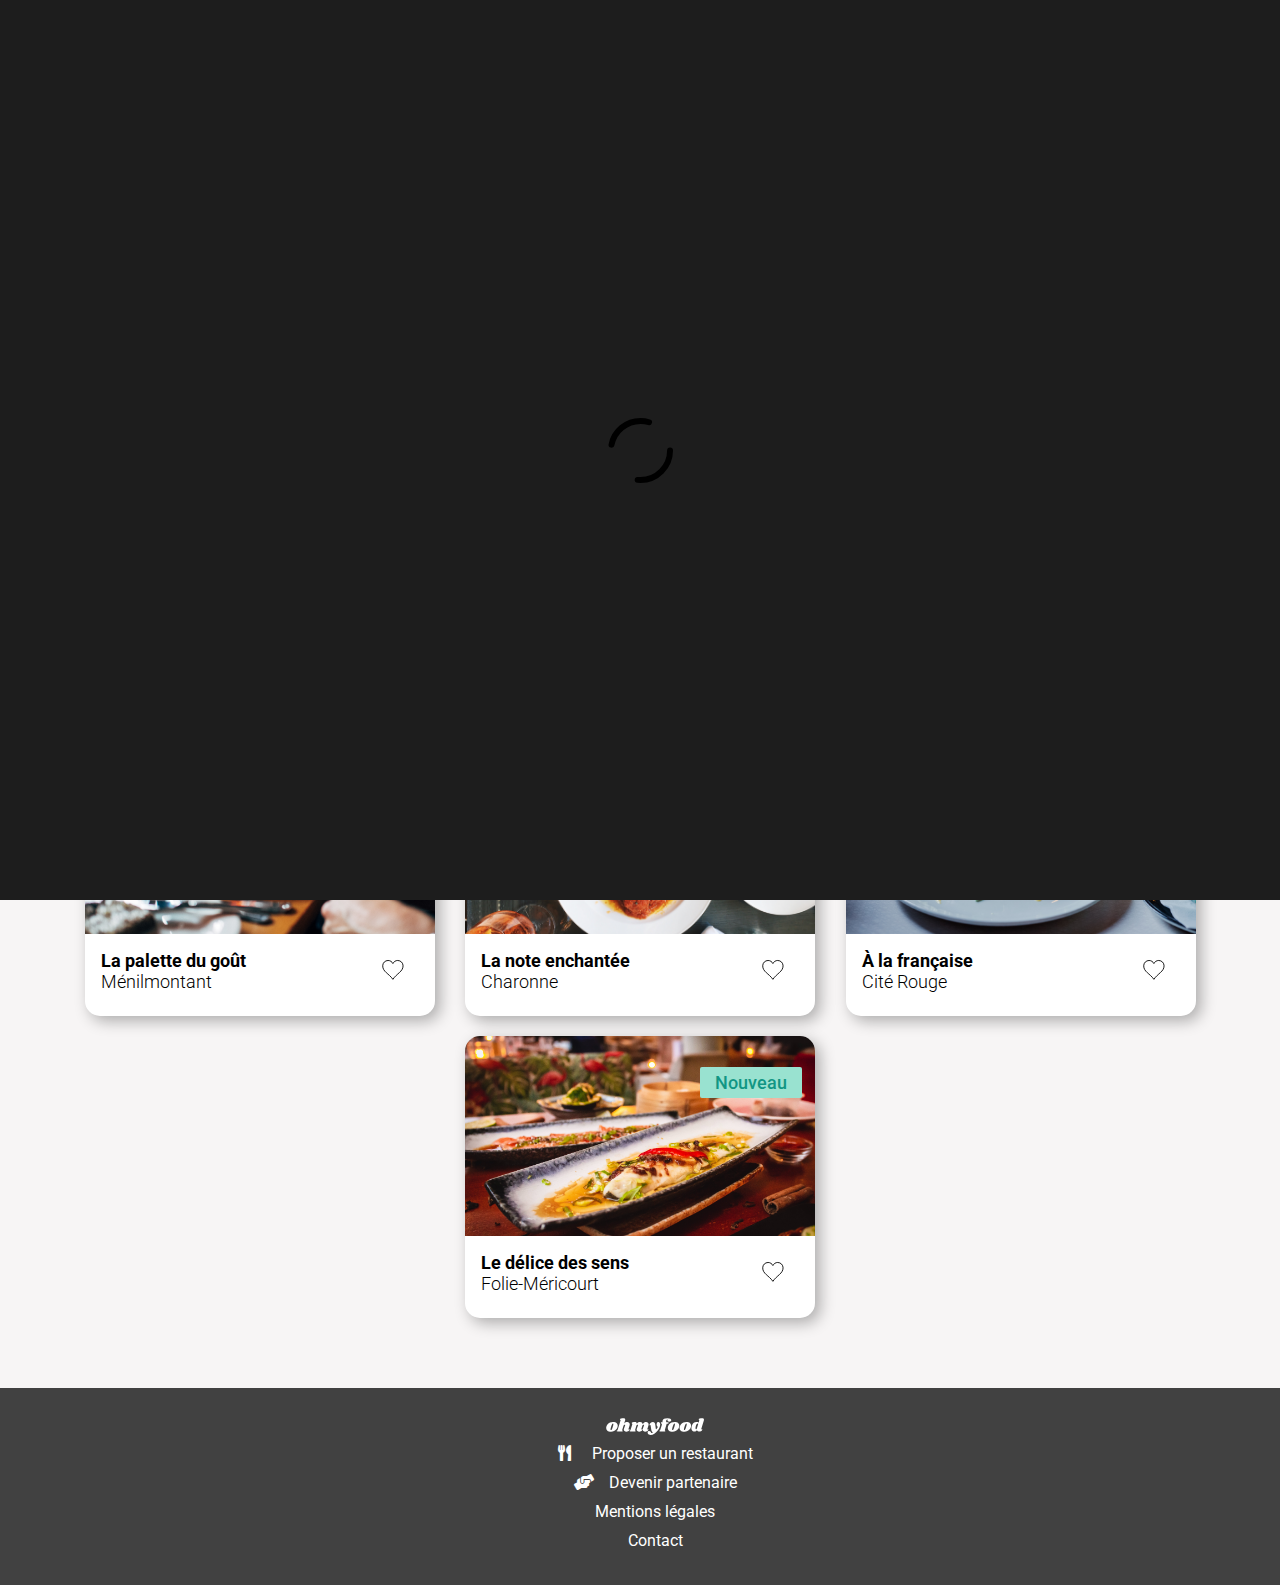
==== commit fd048ce9: "Correction html errors" ====
--- a/index.html
+++ b/index.html
@@ -123,7 +123,7 @@
                               
                               <div class="card">
                 
-                              <div class="card__img-cover"><img src="./img/restaurants/jay-wennington-N_Y88TWmGwA-unsplash.jpg">
+                              <div class="card__img-cover"><img src="./img/restaurants/jay-wennington-N_Y88TWmGwA-unsplash.jpg" alt="Restaurant la palette du gout">
                                     <div class="icon">
                                           <p>Nouveau</p>
                                     </div>
@@ -156,7 +156,7 @@
 
                         <a href="./pages/noteenchantee.html"><div class="card">
                 
-                              <div class="card__img-cover"><img src="./img/restaurants/stil-u2Lp8tXIcjw-unsplash.jpg">
+                              <div class="card__img-cover"><img src="./img/restaurants/stil-u2Lp8tXIcjw-unsplash.jpg" alt="restaurant la note enchantée">
                                     <div class="icon">
                                           <p>Nouveau</p>
                                     </div>
@@ -173,12 +173,12 @@
                                                 <path d="m263.42 235.15c-66.24 0-120 53.76-120 120 0 134.76 135.93 170.09 228.56 303.31 87.574-132.4 228.56-172.86 228.56-303.31 0-66.24-53.76-120-120-120-48.048 0-89.402 28.37-108.56 69.188-19.161-40.817-60.514-69.188-108.56-69.188z" 
                                                 stroke="black"
                                                 stroke-width="20"/>
-                                                <defs>
-                                                      <linearGradient id="myGradient">
-                                                        <stop offset="0%"   stop-color="#9356DC" />
-                                                        <stop offset="100%" stop-color="#FF79DA" />
-                                                      </linearGradient>
-                                                </defs>
+                                                <!-- <defs>
+                                                      <linearGradient id="myGradient">
+                                                        <stop offset="0%"   stop-color="#9356DC" />
+                                                        <stop offset="100%" stop-color="#FF79DA" />
+                                                      </linearGradient>
+                                                </defs> -->
                                           </a>
                                     </svg>
                 
@@ -188,7 +188,7 @@
 
                         <a href="./pages/Alafrancaise.html"><div class="card">
                 
-                              <div class="card__img-cover"><img src="./img/restaurants/toa-heftiba-DQKerTsQwi0-unsplash.jpg">
+                              <div class="card__img-cover"><img src="./img/restaurants/toa-heftiba-DQKerTsQwi0-unsplash.jpg" alt="restaurant A la française">
                                     <div class="icon">
                                           <p>Nouveau</p>
                                     </div>
@@ -205,12 +205,12 @@
                                                 <path d="m263.42 235.15c-66.24 0-120 53.76-120 120 0 134.76 135.93 170.09 228.56 303.31 87.574-132.4 228.56-172.86 228.56-303.31 0-66.24-53.76-120-120-120-48.048 0-89.402 28.37-108.56 69.188-19.161-40.817-60.514-69.188-108.56-69.188z" 
                                                 stroke="black"
                                                 stroke-width="20"/>
-                                                <defs>
-                                                      <linearGradient id="myGradient">
-                                                        <stop offset="0%"   stop-color="#9356DC" />
-                                                        <stop offset="100%" stop-color="#FF79DA" />
-                                                      </linearGradient>
-                                                </defs>
+                                                <!-- <defs>
+                                                      <linearGradient id="myGradient">
+                                                        <stop offset="0%"   stop-color="#9356DC" />
+                                                        <stop offset="100%" stop-color="#FF79DA" />
+                                                      </linearGradient>
+                                                </defs> -->
                                           </a>
                                     </svg>
                 
@@ -220,7 +220,7 @@
 
                         <a href="./pages/delicedesens.html"><div class="card">
                 
-                              <div class="card__img-cover"><img src="./img/restaurants/louis-hansel-shotsoflouis-qNBGVyOCY8Q-unsplash.jpg">
+                              <div class="card__img-cover"><img src="./img/restaurants/louis-hansel-shotsoflouis-qNBGVyOCY8Q-unsplash.jpg" alt="restaurant Le délice des sens">
                                     <div class="icon">
                                           <p>Nouveau</p>
                                     </div>
@@ -237,20 +237,20 @@
                                                 <path d="m263.42 235.15c-66.24 0-120 53.76-120 120 0 134.76 135.93 170.09 228.56 303.31 87.574-132.4 228.56-172.86 228.56-303.31 0-66.24-53.76-120-120-120-48.048 0-89.402 28.37-108.56 69.188-19.161-40.817-60.514-69.188-108.56-69.188z" 
                                                 stroke="black"
                                                 stroke-width="20"/>
-                                                <defs>
-                                                      <linearGradient id="myGradient">
-                                                        <stop offset="0%"   stop-color="#9356DC" />
-                                                        <stop offset="100%" stop-color="#FF79DA" />
-                                                      </linearGradient>
-                                                </defs>
-                                          </a>
-                                    </svg>
-                
-                              </div>
-                
-                        </div></a>
-                        
-                  </dix>
+                                                <!-- <defs>
+                                                      <linearGradient id="myGradient">
+                                                        <stop offset="0%"   stop-color="#9356DC" />
+                                                        <stop offset="100%" stop-color="#FF79DA" />
+                                                      </linearGradient>
+                                                </defs> -->
+                                          </a>
+                                    </svg>
+                
+                              </div>
+                
+                        </div></a>
+                        
+                  </div>
 
 
             </section>
@@ -271,7 +271,7 @@
                   <path d="M122.864 0.395996C125.432 0.395996 127.352 0.791996 128.624 1.584C129.92 2.352 130.568 3.3 130.568 4.428C130.568 5.34 130.184 6.048 129.416 6.552C128.672 7.032 127.688 7.272 126.464 7.272C125.336 7.272 124.46 6.996 123.836 6.444C123.212 5.892 122.9 5.208 122.9 4.392C122.9 3.888 123.056 3.36 123.368 2.808C122.648 2.808 122.048 2.988 121.568 3.348C121.088 3.684 120.716 4.272 120.452 5.112C120.308 5.64 120.236 6.132 120.236 6.588C120.236 7.164 120.332 7.62 120.524 7.956C120.74 8.268 121.04 8.424 121.424 8.424H123.548C124.796 8.424 125.42 8.808 125.42 9.576C125.42 9.672 125.396 9.816 125.348 10.008C125.204 10.536 124.904 10.932 124.448 11.196C124.016 11.46 123.356 11.592 122.468 11.592H121.388L117.824 23.256C117.752 23.544 117.716 23.796 117.716 24.012C117.716 24.324 117.776 24.576 117.896 24.768C118.016 24.936 118.184 25.104 118.4 25.272C118.568 25.44 118.688 25.584 118.76 25.704C118.832 25.8 118.844 25.932 118.796 26.1C118.676 26.412 118.436 26.64 118.076 26.784C117.716 26.928 117.164 27 116.42 27H108.212C107.588 27 107.132 26.904 106.844 26.712C106.556 26.496 106.46 26.22 106.556 25.884C106.652 25.596 106.904 25.344 107.312 25.128C107.672 24.936 107.972 24.708 108.212 24.444C108.452 24.18 108.656 23.76 108.824 23.184L111.632 13.968C111.752 13.608 111.812 13.236 111.812 12.852C111.812 12.372 111.704 12 111.488 11.736C111.296 11.448 110.996 11.136 110.588 10.8C110.324 10.584 110.12 10.404 109.976 10.26C109.856 10.092 109.796 9.9 109.796 9.684C109.772 9.228 109.928 8.904 110.264 8.712C110.624 8.52 111.296 8.424 112.28 8.424H113.18C113.012 7.824 112.928 7.224 112.928 6.624C112.928 6.024 113.036 5.4 113.252 4.752C113.708 3.528 114.68 2.496 116.168 1.65599C117.68 0.815996 119.912 0.395996 122.864 0.395996Z"/>
                   <path d="M137.084 7.956C140.348 7.956 142.748 8.61599 144.284 9.936C145.844 11.256 146.624 12.984 146.624 15.12C146.624 15.84 146.528 16.644 146.336 17.532C145.88 19.5 145.028 21.228 143.78 22.716C142.532 24.18 140.996 25.32 139.172 26.136C137.372 26.928 135.416 27.324 133.304 27.324C129.968 27.324 127.496 26.664 125.888 25.344C124.304 24 123.512 22.224 123.512 20.016C123.512 19.272 123.608 18.444 123.8 17.532C124.256 15.66 125.12 14.004 126.392 12.564C127.688 11.1 129.26 9.972 131.108 9.18C132.98 8.364 134.972 7.956 137.084 7.956ZM136.976 11.16C136.472 11.16 135.932 11.616 135.356 12.528C134.804 13.416 134.144 15.108 133.376 17.604C132.608 20.1 132.224 21.852 132.224 22.86C132.224 23.388 132.308 23.748 132.476 23.94C132.644 24.108 132.872 24.192 133.16 24.192C133.664 24.24 134.18 23.808 134.708 22.896C135.26 21.984 135.944 20.208 136.76 17.568C137.504 15.24 137.876 13.548 137.876 12.492C137.876 11.988 137.792 11.64 137.624 11.448C137.48 11.256 137.264 11.16 136.976 11.16Z"/>
                   <path d="M160.709 7.956C163.973 7.956 166.373 8.61599 167.909 9.936C169.469 11.256 170.249 12.984 170.249 15.12C170.249 15.84 170.153 16.644 169.961 17.532C169.505 19.5 168.653 21.228 167.405 22.716C166.157 24.18 164.621 25.32 162.797 26.136C160.997 26.928 159.041 27.324 156.929 27.324C153.593 27.324 151.121 26.664 149.513 25.344C147.929 24 147.137 22.224 147.137 20.016C147.137 19.272 147.233 18.444 147.425 17.532C147.881 15.66 148.745 14.004 150.017 12.564C151.313 11.1 152.885 9.972 154.733 9.18C156.605 8.364 158.597 7.956 160.709 7.956ZM160.601 11.16C160.097 11.16 159.557 11.616 158.981 12.528C158.429 13.416 157.769 15.108 157.001 17.604C156.233 20.1 155.849 21.852 155.849 22.86C155.849 23.388 155.933 23.748 156.101 23.94C156.269 24.108 156.497 24.192 156.785 24.192C157.289 24.24 157.805 23.808 158.333 22.896C158.885 21.984 159.569 20.208 160.385 17.568C161.129 15.24 161.501 13.548 161.501 12.492C161.501 11.988 161.417 11.64 161.249 11.448C161.105 11.256 160.889 11.16 160.601 11.16Z"/>
-                  <path d="M190.526 21.816C190.478 22.008 190.454 22.14 190.454 22.212C190.454 22.38 190.502 22.512 190.598 22.608C190.694 22.704 190.814 22.752 190.958 22.752C191.246 22.752 191.486 22.632 191.678 22.392C191.894 22.128 192.038 21.996 192.11 21.996C192.23 21.996 192.326 22.08 192.398 22.248C192.47 22.416 192.506 22.608 192.506 22.824C192.53 23.472 192.278 24.132 191.75 24.804C191.246 25.476 190.562 26.028 189.698 26.46C188.834 26.892 187.898 27.108 186.89 27.108C185.69 27.108 184.646 26.88 183.758 26.424C182.87 25.968 182.258 25.368 181.922 24.624C181.274 25.464 180.53 26.088 179.69 26.496C178.85 26.904 177.962 27.108 177.026 27.108C175.922 27.108 174.89 26.832 173.93 26.28C172.994 25.728 172.238 24.948 171.662 23.94C171.11 22.908 170.834 21.744 170.834 20.448C170.834 18.264 171.242 16.212 172.058 14.292C172.898 12.348 174.062 10.788 175.55 9.612C177.038 8.412 178.73 7.812 180.626 7.812C181.658 7.812 182.534 7.932 183.254 8.172C183.998 8.412 184.67 8.772 185.27 9.252L186.494 5.22C186.566 5.004 186.602 4.824 186.602 4.68C186.602 4.416 186.53 4.2 186.386 4.032C186.266 3.864 186.098 3.696 185.882 3.528C185.642 3.336 185.462 3.168 185.342 3.024C185.246 2.88 185.234 2.688 185.306 2.448C185.45 1.896 186.206 1.416 187.574 1.00799C188.942 0.599996 190.37 0.395996 191.858 0.395996C193.25 0.395996 194.27 0.659996 194.918 1.188C195.59 1.716 195.926 2.436 195.926 3.348C195.926 3.876 195.842 4.392 195.674 4.896L190.526 21.816ZM184.514 11.7C184.13 11.364 183.71 11.196 183.254 11.196C182.558 11.196 181.874 11.712 181.202 12.744C180.53 13.776 179.99 15.024 179.582 16.488C179.174 17.952 178.982 19.272 179.006 20.448C179.006 21.768 179.438 22.428 180.302 22.428C180.614 22.428 180.878 22.308 181.094 22.068C181.31 21.804 181.514 21.384 181.706 20.808L184.514 11.7Z">
+                  <path d="M190.526 21.816C190.478 22.008 190.454 22.14 190.454 22.212C190.454 22.38 190.502 22.512 190.598 22.608C190.694 22.704 190.814 22.752 190.958 22.752C191.246 22.752 191.486 22.632 191.678 22.392C191.894 22.128 192.038 21.996 192.11 21.996C192.23 21.996 192.326 22.08 192.398 22.248C192.47 22.416 192.506 22.608 192.506 22.824C192.53 23.472 192.278 24.132 191.75 24.804C191.246 25.476 190.562 26.028 189.698 26.46C188.834 26.892 187.898 27.108 186.89 27.108C185.69 27.108 184.646 26.88 183.758 26.424C182.87 25.968 182.258 25.368 181.922 24.624C181.274 25.464 180.53 26.088 179.69 26.496C178.85 26.904 177.962 27.108 177.026 27.108C175.922 27.108 174.89 26.832 173.93 26.28C172.994 25.728 172.238 24.948 171.662 23.94C171.11 22.908 170.834 21.744 170.834 20.448C170.834 18.264 171.242 16.212 172.058 14.292C172.898 12.348 174.062 10.788 175.55 9.612C177.038 8.412 178.73 7.812 180.626 7.812C181.658 7.812 182.534 7.932 183.254 8.172C183.998 8.412 184.67 8.772 185.27 9.252L186.494 5.22C186.566 5.004 186.602 4.824 186.602 4.68C186.602 4.416 186.53 4.2 186.386 4.032C186.266 3.864 186.098 3.696 185.882 3.528C185.642 3.336 185.462 3.168 185.342 3.024C185.246 2.88 185.234 2.688 185.306 2.448C185.45 1.896 186.206 1.416 187.574 1.00799C188.942 0.599996 190.37 0.395996 191.858 0.395996C193.25 0.395996 194.27 0.659996 194.918 1.188C195.59 1.716 195.926 2.436 195.926 3.348C195.926 3.876 195.842 4.392 195.674 4.896L190.526 21.816ZM184.514 11.7C184.13 11.364 183.71 11.196 183.254 11.196C182.558 11.196 181.874 11.712 181.202 12.744C180.53 13.776 179.99 15.024 179.582 16.488C179.174 17.952 178.982 19.272 179.006 20.448C179.006 21.768 179.438 22.428 180.302 22.428C180.614 22.428 180.878 22.308 181.094 22.068C181.31 21.804 181.514 21.384 181.706 20.808L184.514 11.7Z"/>
             </svg>
             <ul>
                   <li>
--- a/styles/style.css
+++ b/styles/style.css
@@ -45,8 +45,19 @@
       align-items: center;
       background: rgb(29, 29, 29);
       z-index: 10;
-      animation: opacity 3s;
-      animation-fill-mode: forwards;
+      -webkit-animation: opacity 3s;
+              animation: opacity 3s;
+      -webkit-animation-fill-mode: forwards;
+              animation-fill-mode: forwards;
+}
+
+@-webkit-keyframes opacity {
+      70% {
+            opacity: 1;
+      }
+      100% {
+            display: none;
+      }
 }
 
 @keyframes opacity {
@@ -59,7 +70,24 @@
 }
 
 .loader {
-      animation: spin 2s linear infinite;
+      -webkit-animation: spin 2s linear infinite;
+              animation: spin 2s linear infinite;
+}
+
+@-webkit-keyframes spin {
+      0% {
+            transform: rotate(0deg);
+            stroke: #9356DC;
+      }
+
+      50% {
+            stroke: #FF79DA;
+      }
+
+      100% {
+            transform: rotate(360deg);
+            stroke: #9356DC;
+      }
 }
 
 @keyframes spin {
@@ -116,6 +144,30 @@
       border-style: none;
       background-color: transparent;
       text-align: center;
+}
+
+.localisation input::-webkit-input-placeholder {
+      font-size: 18px;
+      font-weight: 600;
+      color: rgb(65, 65, 65);
+}
+
+.localisation input::-moz-placeholder {
+      font-size: 18px;
+      font-weight: 600;
+      color: rgb(65, 65, 65);
+}
+
+.localisation input:-ms-input-placeholder {
+      font-size: 18px;
+      font-weight: 600;
+      color: rgb(65, 65, 65);
+}
+
+.localisation input::-ms-input-placeholder {
+      font-size: 18px;
+      font-weight: 600;
+      color: rgb(65, 65, 65);
 }
 
 .localisation input::placeholder {
@@ -304,7 +356,8 @@
 .card img {
       width: 350px;
       height: 200px;
-      object-fit:cover;
+      -o-object-fit:cover;
+         object-fit:cover;
     }
     
 
@@ -407,3 +460,29 @@
 
 
 /* Fin de mise en page du FOOTER*/
+
+
+@media (min-width: 768px) {
+
+      footer {
+      
+            text-align: center;
+      
+      }
+
+
+}
+
+
+@media (min-width: 1024px) {
+
+      main {
+            min-height: 100vh;
+      }
+
+      .card {
+            margin: 10px;
+      }
+
+
+}